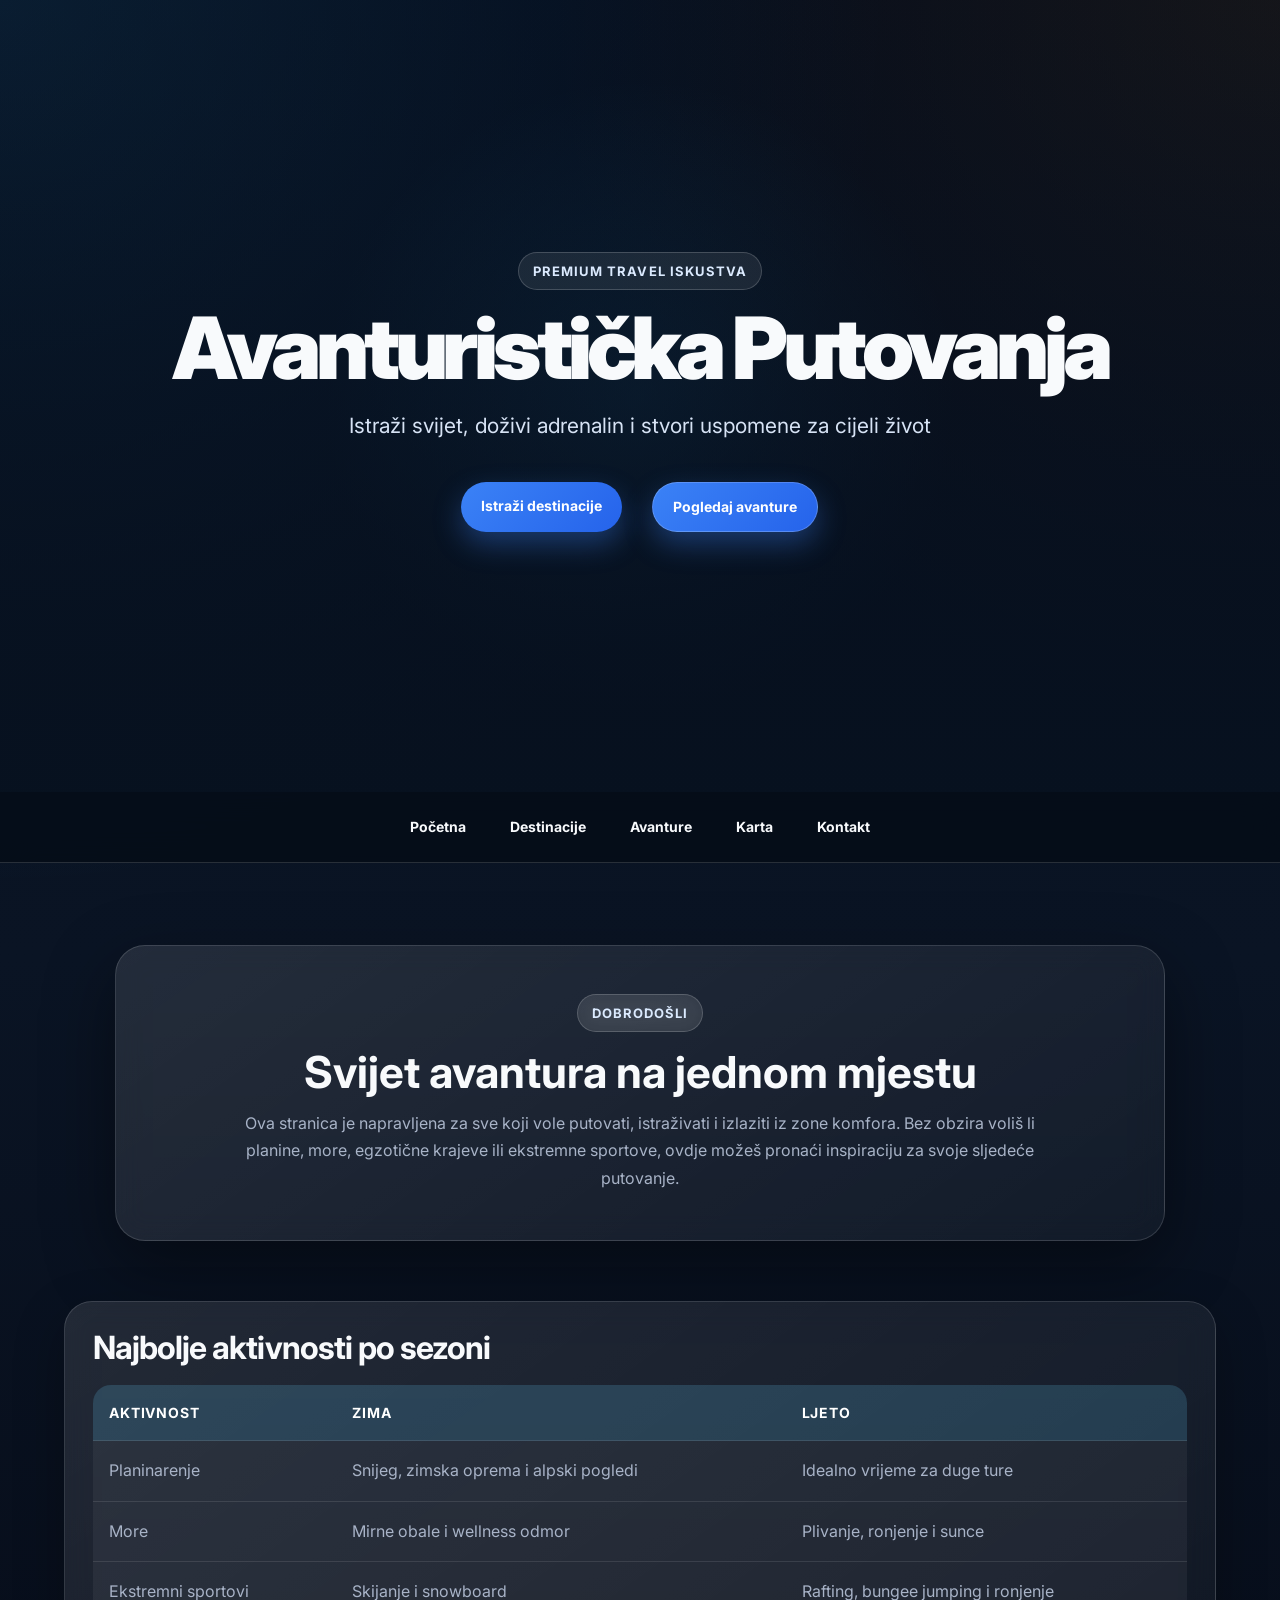
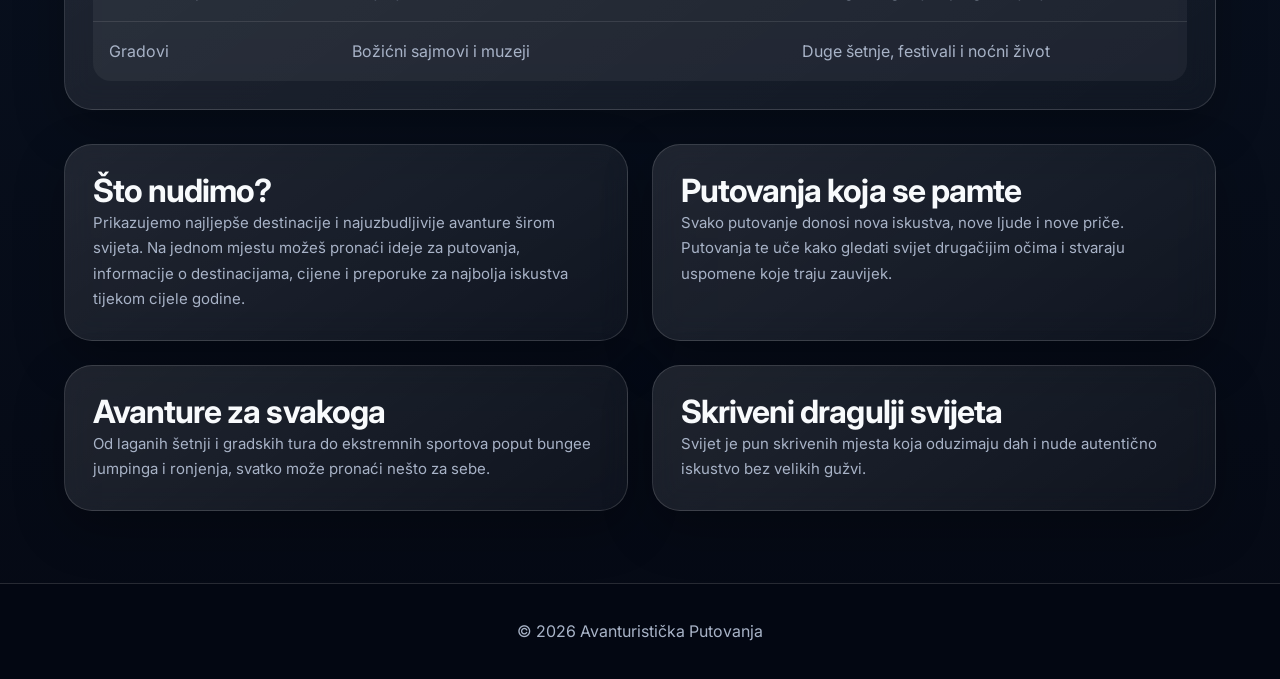
==== index.html @ 7ed27104 "Add files via upload" ====
<!DOCTYPE html>
<html lang="hr">
<head>
    <meta charset="UTF-8">
    <meta name="viewport" content="width=device-width, initial-scale=1.0">
    <title>Avanturistička Putovanja</title>
    <link rel="icon" href="favicon.ico">
    <link rel="stylesheet" href="styles.css?v=2">
</head>
<body>

<header>
    <div class="hero-content">
        <span class="eyebrow">Premium travel iskustva</span>
        <h1>Avanturistička Putovanja</h1>
        <p>Istraži svijet, doživi adrenalin i stvori uspomene za cijeli život</p>
        <div class="hero-actions">
            <a href="destinacije.html" class="btn">Istraži destinacije</a>
            <a href="avanture.html" class="btn btn-secondary">Pogledaj avanture</a>
        </div>
    </div>
</header>

<nav class="meni">
    <a href="index.html">Početna</a>
    <a href="destinacije.html">Destinacije</a>
    <a href="avanture.html">Avanture</a>
    <a href="karta.html">Karta</a>
    <a href="kontakt.html">Kontakt</a>
</nav>

<section class="hero">
    <span class="eyebrow">Dobrodošli</span>
    <h2>Svijet avantura na jednom mjestu</h2>
    <p>Ova stranica je napravljena za sve koji vole putovati, istraživati i izlaziti iz zone komfora. Bez obzira voliš li planine, more, egzotične krajeve ili ekstremne sportove, ovdje možeš pronaći inspiraciju za svoje sljedeće putovanje.</p>
</section>

<main class="container">

    <section class="table-card">
        <h2>Najbolje aktivnosti po sezoni</h2>
        <table>
            <tr>
                <th>Aktivnost</th>
                <th>Zima</th>
                <th>Ljeto</th>
            </tr>
            <tr>
                <td>Planinarenje</td>
                <td>Snijeg, zimska oprema i alpski pogledi</td>
                <td>Idealno vrijeme za duge ture</td>
            </tr>
            <tr>
                <td>More</td>
                <td>Mirne obale i wellness odmor</td>
                <td>Plivanje, ronjenje i sunce</td>
            </tr>
            <tr>
                <td>Ekstremni sportovi</td>
                <td>Skijanje i snowboard</td>
                <td>Rafting, bungee jumping i ronjenje</td>
            </tr>
            <tr>
                <td>Gradovi</td>
                <td>Božićni sajmovi i muzeji</td>
                <td>Duge šetnje, festivali i noćni život</td>
            </tr>
        </table>
    </section>

    <section class="grid">
        <article class="card simple-card">
            <h2>Što nudimo?</h2>
            <p>Prikazujemo najljepše destinacije i najuzbudljivije avanture širom svijeta. Na jednom mjestu možeš pronaći ideje za putovanja, informacije o destinacijama, cijene i preporuke za najbolja iskustva tijekom cijele godine.</p>
        </article>

        <article class="card simple-card">
            <h2>Putovanja koja se pamte</h2>
            <p>Svako putovanje donosi nova iskustva, nove ljude i nove priče. Putovanja te uče kako gledati svijet drugačijim očima i stvaraju uspomene koje traju zauvijek.</p>
        </article>

        <article class="card simple-card">
            <h2>Avanture za svakoga</h2>
            <p>Od laganih šetnji i gradskih tura do ekstremnih sportova poput bungee jumpinga i ronjenja, svatko može pronaći nešto za sebe.</p>
        </article>

        <article class="card simple-card">
            <h2>Skriveni dragulji svijeta</h2>
            <p>Svijet je pun skrivenih mjesta koja oduzimaju dah i nude autentično iskustvo bez velikih gužvi.</p>
        </article>
    </section>

</main>

<footer>
    <p>© 2026 Avanturistička Putovanja</p>
</footer>

</body>
</html>
---- styles.css ----
@import url('https://fonts.googleapis.com/css2?family=Inter:wght@300;400;500;600;700;800;900&display=swap');

:root{
    --bg:#07111f;
    --bg-soft:#0d1b2f;
    --card:rgba(255,255,255,0.08);
    --card-strong:rgba(255,255,255,0.12);
    --text:#f8fafc;
    --muted:#a8b3c7;
    --primary:#38bdf8;
    --primary-dark:#2563eb;
    --accent:#f59e0b;
    --border:rgba(255,255,255,0.14);
    --shadow:0 24px 70px rgba(0,0,0,0.42);
}

*{
    margin:0;
    padding:0;
    box-sizing:border-box;
}

html{
    scroll-behavior:smooth;
}

body{
    min-height:100vh;
    font-family:'Inter',sans-serif;
    background:
        radial-gradient(circle at top left, rgba(56,189,248,0.18), transparent 34%),
        radial-gradient(circle at top right, rgba(245,158,11,0.12), transparent 28%),
        linear-gradient(180deg, #07111f, #0a1424 42%, #050914);
    color:var(--text);
    line-height:1.7;
}

img{
    max-width:100%;
    display:block;
}

header{
    min-height:88vh;
    display:flex;
    justify-content:center;
    align-items:center;
    text-align:center;
    position:relative;
    overflow:hidden;
    background:url("slike/pozadina.jpg") center/cover no-repeat;
    padding:32px;
}

header::before{
    content:"";
    position:absolute;
    inset:0;
    background:
        linear-gradient(180deg, rgba(2,6,23,0.45), rgba(7,17,31,0.96)),
        radial-gradient(circle at center, rgba(56,189,248,0.18), transparent 42%);
}

.hero-content{
    position:relative;
    z-index:1;
    max-width:950px;
    animation:fadeUp 0.8s ease both;
}

.eyebrow{
    display:inline-flex;
    align-items:center;
    gap:8px;
    margin-bottom:16px;
    padding:7px 14px;
    border:1px solid rgba(255,255,255,0.18);
    border-radius:999px;
    background:rgba(255,255,255,0.08);
    color:#dbeafe;
    font-size:13px;
    font-weight:700;
    letter-spacing:0.08em;
    text-transform:uppercase;
    backdrop-filter:blur(12px);
}

header h1{
    font-size:clamp(42px,7vw,86px);
    font-weight:900;
    letter-spacing:-0.06em;
    line-height:0.98;
    margin-bottom:18px;
}

header p{
    max-width:720px;
    margin:0 auto;
    color:#d7e3f5;
    font-size:clamp(16px,2vw,21px);
}

.hero-actions{
    display:flex;
    justify-content:center;
    flex-wrap:wrap;
    gap:14px;
    margin-top:30px;
}

.btn,
button{
    display:inline-flex;
    align-items:center;
    justify-content:center;
    width:max-content;
    padding:12px 20px;
    border:0;
    border-radius:999px;
    background:linear-gradient(135deg, var(--primary), var(--primary-dark));
    color:white;
    text-decoration:none;
    font-family:inherit;
    font-size:14px;
    font-weight:800;
    cursor:pointer;
    transition:0.25s ease;
    box-shadow:0 15px 35px rgba(37,99,235,0.32);
}

.btn-secondary{
    background:rgba(255,255,255,0.1);
    border:1px solid rgba(255,255,255,0.2);
    box-shadow:none;
}

.btn:hover,
button:hover{
    transform:translateY(-3px);
    box-shadow:0 20px 45px rgba(56,189,248,0.35);
}

.meni{
    position:sticky;
    top:0;
    z-index:1000;
    display:flex;
    justify-content:center;
    flex-wrap:wrap;
    gap:10px;
    padding:14px 20px;
    background:rgba(5,12,23,0.84);
    border-bottom:1px solid var(--border);
    backdrop-filter:blur(18px);
}

.meni a{
    color:var(--text);
    text-decoration:none;
    padding:9px 17px;
    border-radius:999px;
    font-size:14px;
    font-weight:700;
    transition:0.25s ease;
}

.meni a:hover{
    background:linear-gradient(135deg, var(--primary), var(--primary-dark));
    color:white;
    box-shadow:0 10px 25px rgba(37,99,235,0.28);
}

.hero{
    width:90%;
    max-width:1050px;
    margin:82px auto 30px;
    padding:48px 34px;
    text-align:center;
    background:linear-gradient(145deg, rgba(255,255,255,0.105), rgba(255,255,255,0.04));
    border:1px solid var(--border);
    border-radius:30px;
    box-shadow:var(--shadow);
    backdrop-filter:blur(14px);
}

.hero h2{
    font-size:clamp(28px,4vw,44px);
    line-height:1.1;
    margin-bottom:14px;
}

.hero p{
    max-width:790px;
    margin:0 auto;
    color:var(--muted);
}

.container{
    width:90%;
    max-width:1220px;
    margin:60px auto 0;
    display:flex;
    flex-direction:column;
    gap:34px;
}

.grid{
    display:grid;
    grid-template-columns:repeat(2, minmax(0, 1fr));
    gap:24px;
}

.card,
.avantura,
.table-card,
.contact-box{
    background:linear-gradient(145deg, rgba(255,255,255,0.105), rgba(255,255,255,0.04));
    border:1px solid var(--border);
    border-radius:28px;
    box-shadow:0 18px 50px rgba(0,0,0,0.28);
    backdrop-filter:blur(14px);
}

.card,
.avantura{
    display:grid;
    grid-template-columns:1.08fr 0.92fr;
    gap:24px;
    padding:20px;
    transition:0.3s ease;
}

.simple-card{
    display:block;
    padding:28px;
}

.card:hover,
.avantura:hover{
    transform:translateY(-7px);
    border-color:rgba(56,189,248,0.48);
    box-shadow:0 28px 70px rgba(0,0,0,0.43);
}

.slideshow{
    position:relative;
    min-height:290px;
    border-radius:22px;
    overflow:hidden;
    background:#020617;
}

.slides,
.slides img{
    width:100%;
    height:100%;
}

.slides img{
    position:absolute;
    inset:0;
    display:none;
    object-fit:cover;
}

.slides img.active{
    display:block;
    animation:fade 0.35s ease both;
}

.prev,
.next{
    position:absolute;
    top:50%;
    z-index:3;
    width:42px;
    height:42px;
    padding:0;
    transform:translateY(-50%);
    background:rgba(2,6,23,0.58);
    border:1px solid rgba(255,255,255,0.2);
    box-shadow:none;
}

.prev:hover,
.next:hover{
    transform:translateY(-50%) scale(1.08);
}

.prev{
    left:14px;
}

.next{
    right:14px;
}

.desno{
    display:flex;
    flex-direction:column;
    justify-content:center;
    gap:14px;
    padding:6px 4px;
}

.card h2,
.avantura h2,
.table-card h2,
.contact-box h2{
    font-size:clamp(24px,3vw,32px);
    line-height:1.15;
    letter-spacing:-0.03em;
}

.card p,
.avantura p,
.simple-card p{
    color:var(--muted);
    font-size:15px;
}

.info{
    display:flex;
    flex-wrap:wrap;
    gap:10px;
}

.info span{
    padding:7px 12px;
    border:1px solid rgba(255,255,255,0.14);
    border-radius:999px;
    background:rgba(255,255,255,0.075);
    color:#e2e8f0;
    font-size:13px;
    font-weight:700;
}

iframe{
    width:100%;
    height:155px;
    border:0;
    border-radius:18px;
    filter:saturate(0.9) contrast(1.02);
}

.table-card{
    padding:28px;
    overflow:hidden;
}

.table-card h2{
    margin-bottom:18px;
}

table{
    width:100%;
    border-collapse:separate;
    border-spacing:0;
    overflow:hidden;
    border-radius:18px;
    background:rgba(255,255,255,0.05);
}

th,
td{
    padding:16px;
    text-align:left;
    border-bottom:1px solid rgba(255,255,255,0.1);
}

th{
    background:rgba(56,189,248,0.14);
    color:white;
    font-size:14px;
    text-transform:uppercase;
    letter-spacing:0.06em;
}

td{
    color:var(--muted);
}

tr:last-child td{
    border-bottom:0;
}

.contact-box{
    width:90%;
    max-width:640px;
    margin:85px auto 0;
    padding:34px;
}

.contact-box h2{
    text-align:center;
    margin-bottom:24px;
}

label{
    display:block;
    margin:13px 0 7px;
    color:#dbeafe;
    font-size:14px;
    font-weight:700;
}

input,
textarea{
    width:100%;
    padding:14px 15px;
    border:1px solid var(--border);
    border-radius:16px;
    background:rgba(2,6,23,0.4);
    color:var(--text);
    outline:none;
    font:inherit;
    transition:0.25s ease;
}

textarea{
    min-height:145px;
    resize:vertical;
}

input:focus,
textarea:focus{
    border-color:var(--primary);
    box-shadow:0 0 0 4px rgba(56,189,248,0.12);
}

.contact-box button{
    width:100%;
    margin-top:18px;
}

.map-header,
.contact-header{
    min-height:58vh;
}

.map-page{
    width:90%;
    max-width:1220px;
    margin:0 auto;
}

.map-intro{
    width:100%;
    margin:70px 0 28px;
}

#map{
    width:100%;
    height:72vh;
    min-height:520px;
    border-radius:28px;
    overflow:hidden;
    border:1px solid var(--border);
    box-shadow:var(--shadow);
    margin-bottom:30px;
}

.leaflet-popup-content-wrapper,
.leaflet-popup-tip{
    background:#0f172a;
    color:white;
}

footer{
    margin-top:72px;
    padding:34px 20px;
    text-align:center;
    color:var(--muted);
    background:#030712;
    border-top:1px solid var(--border);
}

@keyframes fadeUp{
    from{
        opacity:0;
        transform:translateY(20px);
    }
    to{
        opacity:1;
        transform:translateY(0);
    }
}

@keyframes fade{
    from{
        opacity:0.55;
    }
    to{
        opacity:1;
    }
}

@media(max-width:900px){
    header{
        min-height:76vh;
    }

    .card,
    .avantura{
        grid-template-columns:1fr;
    }

    .slideshow{
        min-height:245px;
    }

    .grid{
        grid-template-columns:1fr;
    }

    .hero{
        margin-top:56px;
        padding:36px 24px;
    }
}

@media(max-width:620px){
    header{
        padding:24px 18px;
    }

    .meni{
        justify-content:flex-start;
        flex-wrap:nowrap;
        overflow-x:auto;
        padding:12px;
    }

    .meni a{
        white-space:nowrap;
    }

    .container,
    .map-page{
        width:92%;
    }

    .card,
    .avantura,
    .table-card,
    .contact-box{
        border-radius:22px;
    }

    .card,
    .avantura{
        padding:14px;
    }

    .simple-card,
    .table-card,
    .contact-box{
        padding:22px;
    }

    .slideshow{
        min-height:220px;
        border-radius:18px;
    }

    th,
    td{
        padding:12px;
        font-size:13px;
    }

    .hero-actions,
    .btn{
        width:100%;
    }

    #map{
        min-height:420px;
    }
}
.success-header{
    min-height:100vh;
    background:
        linear-gradient(rgba(0,0,0,0.65), rgba(8,17,31,0.95)),
        url("slike/pozadina.jpg") center/cover no-repeat;
    display:flex;
    align-items:center;
    justify-content:center;
    padding:30px;
}

.success-box{
    max-width:650px;
    width:100%;
    text-align:center;
    padding:45px 35px;
    background:linear-gradient(145deg, rgba(255,255,255,0.12), rgba(255,255,255,0.04));
    border:1px solid rgba(255,255,255,0.14);
    border-radius:28px;
    box-shadow:0 25px 60px rgba(0,0,0,0.45);
    backdrop-filter:blur(14px);
}

.success-box h1{
    font-size:clamp(32px,5vw,54px);
    margin-bottom:15px;
    color:#f8fafc;
}

.success-box p{
    color:#cbd5e1;
    margin-bottom:28px;
    font-size:17px;
}

.btn{
    display:inline-block;
    margin:8px;
    padding:12px 20px;
    border-radius:999px;
    background:linear-gradient(135deg, #3b82f6, #2563eb);
    color:white;
    text-decoration:none;
    font-weight:700;
    box-shadow:0 12px 28px rgba(59,130,246,0.35);
    transition:0.25s ease;
}

.btn:hover{
    transform:translateY(-3px);
    box-shadow:0 16px 36px rgba(59,130,246,0.5);
}

.btn.secondary{
    background:rgba(255,255,255,0.1);
    border:1px solid rgba(255,255,255,0.15);
}
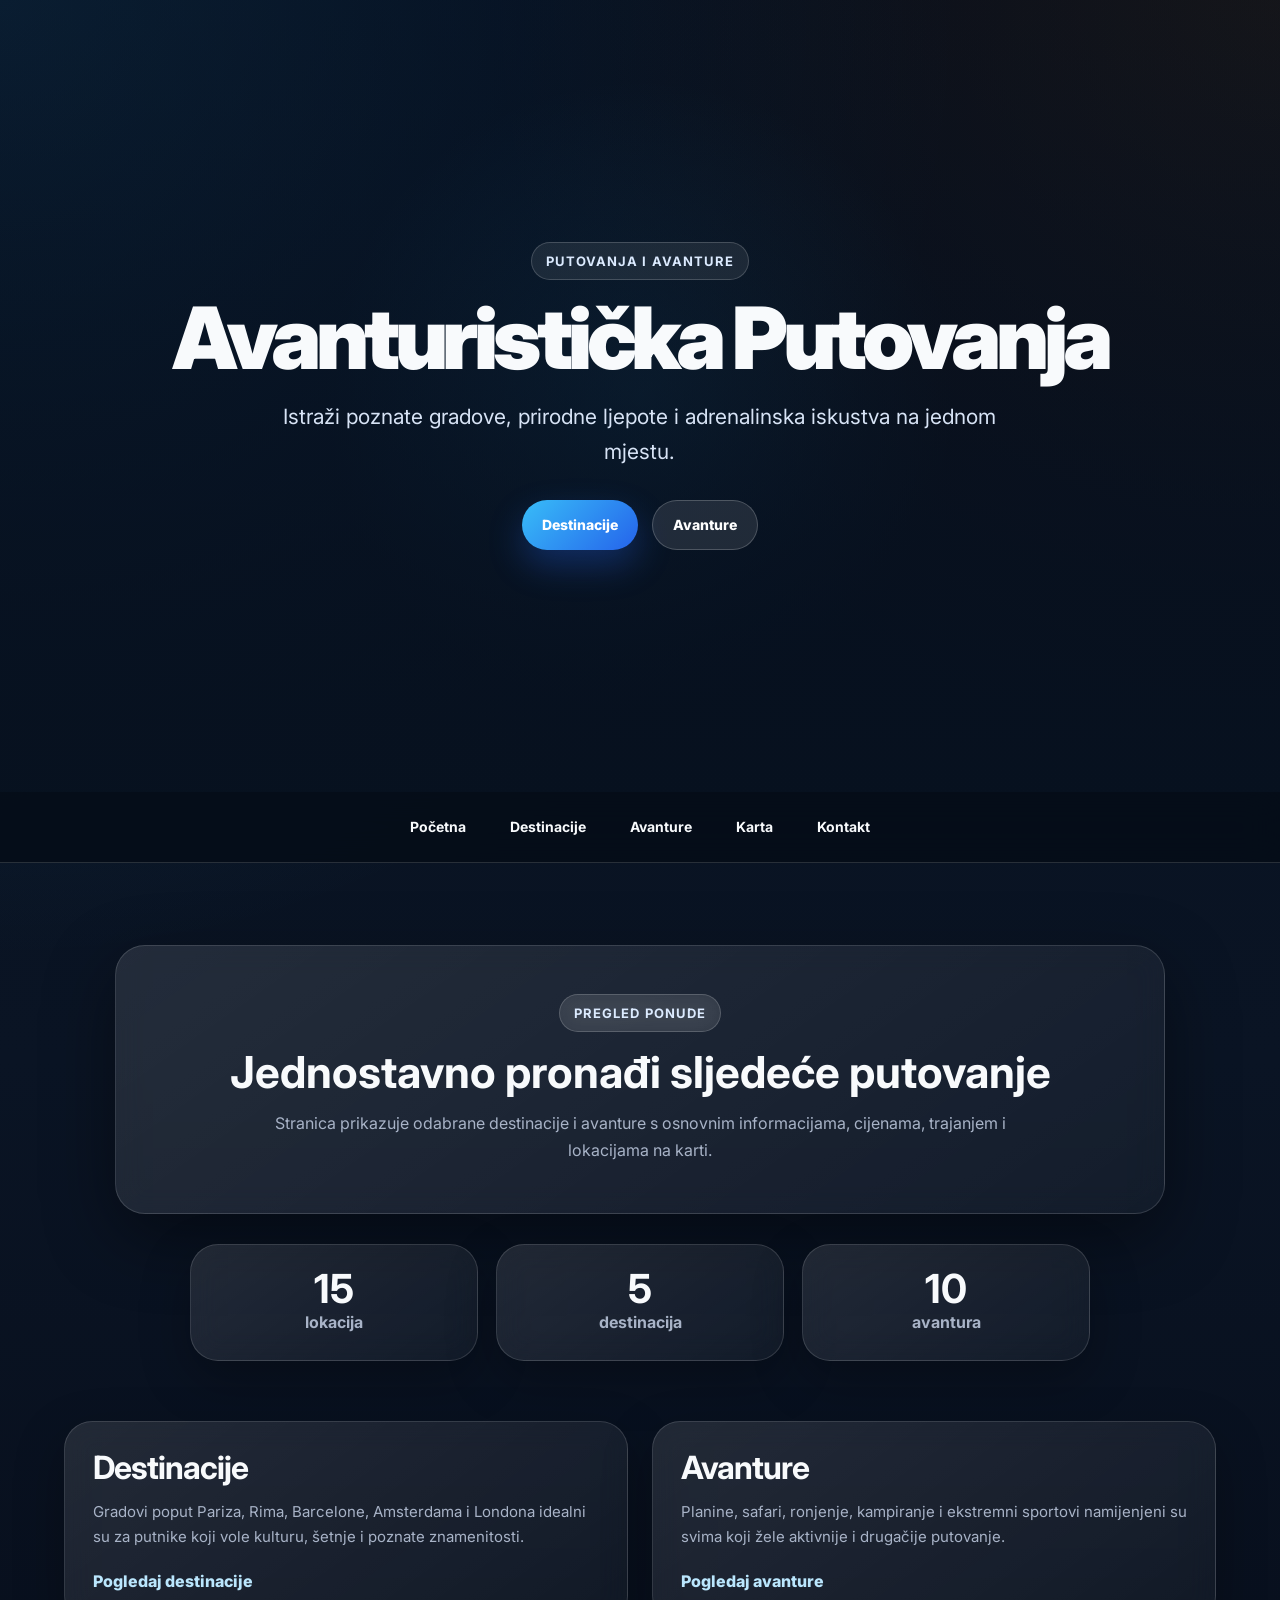
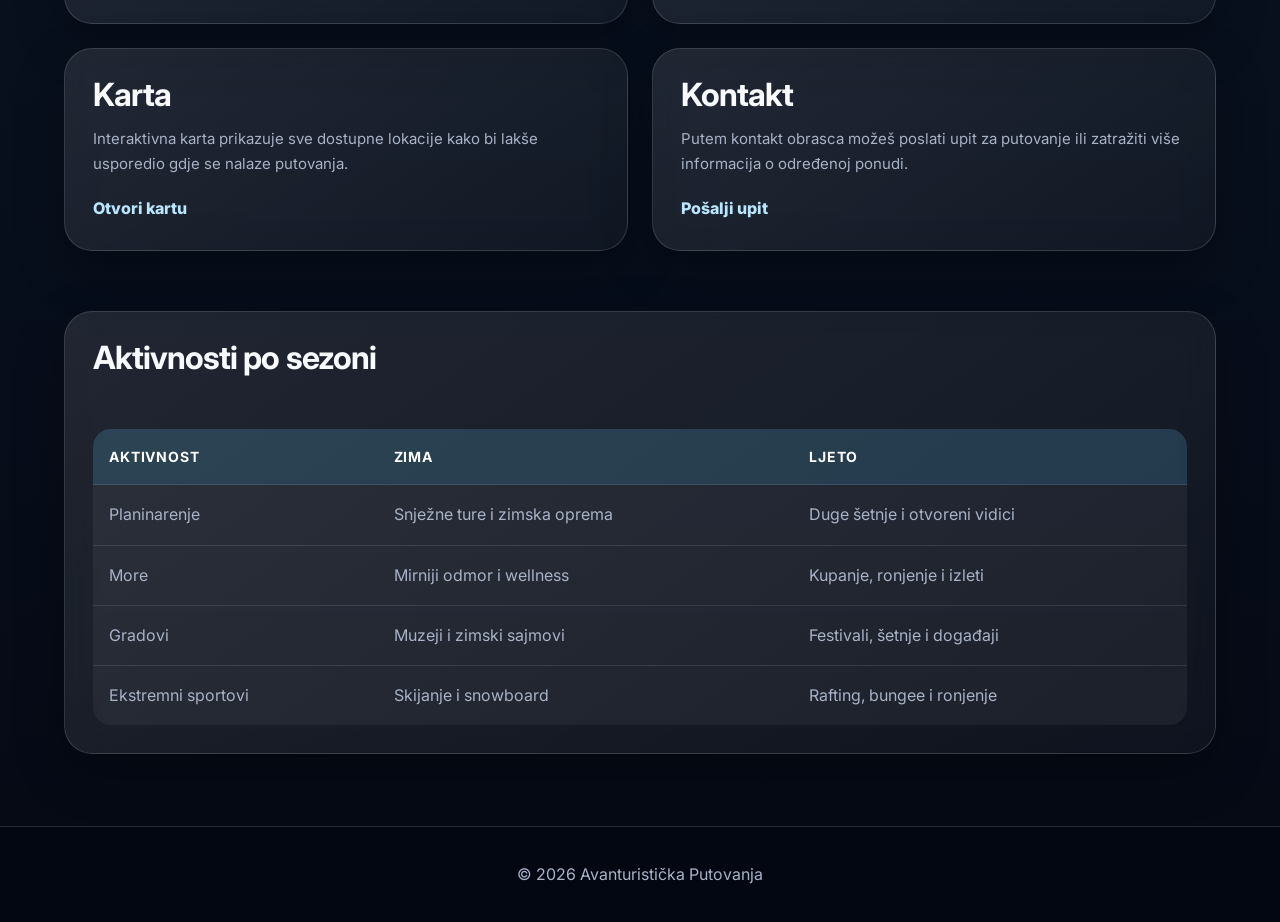
==== commit 00e099e5: "Add files via upload" ====
--- a/index.html
+++ b/index.html
@@ -5,18 +5,18 @@
     <meta name="viewport" content="width=device-width, initial-scale=1.0">
     <title>Avanturistička Putovanja</title>
     <link rel="icon" href="favicon.ico">
-    <link rel="stylesheet" href="styles.css?v=2">
+    <link rel="stylesheet" href="styles.css">
 </head>
 <body>
 
-<header>
+<header id="vrh" class="home-header">
     <div class="hero-content">
-        <span class="eyebrow">Premium travel iskustva</span>
+        <span class="eyebrow">Putovanja i avanture</span>
         <h1>Avanturistička Putovanja</h1>
-        <p>Istraži svijet, doživi adrenalin i stvori uspomene za cijeli život</p>
+        <p>Istraži poznate gradove, prirodne ljepote i adrenalinska iskustva na jednom mjestu.</p>
         <div class="hero-actions">
-            <a href="destinacije.html" class="btn">Istraži destinacije</a>
-            <a href="avanture.html" class="btn btn-secondary">Pogledaj avanture</a>
+            <a href="destinacije.html" class="btn">Destinacije</a>
+            <a href="avanture.html" class="btn btn-light">Avanture</a>
         </div>
     </div>
 </header>
@@ -29,16 +29,56 @@
     <a href="kontakt.html">Kontakt</a>
 </nav>
 
-<section class="hero">
-    <span class="eyebrow">Dobrodošli</span>
-    <h2>Svijet avantura na jednom mjestu</h2>
-    <p>Ova stranica je napravljena za sve koji vole putovati, istraživati i izlaziti iz zone komfora. Bez obzira voliš li planine, more, egzotične krajeve ili ekstremne sportove, ovdje možeš pronaći inspiraciju za svoje sljedeće putovanje.</p>
-</section>
+<main>
+    <section class="intro">
+        <span class="eyebrow">Pregled ponude</span>
+        <h2>Jednostavno pronađi sljedeće putovanje</h2>
+        <p>Stranica prikazuje odabrane destinacije i avanture s osnovnim informacijama, cijenama, trajanjem i lokacijama na karti.</p>
+    </section>
 
-<main class="container">
+    <section class="stats">
+        <div>
+            <strong>15</strong>
+            <span>lokacija</span>
+        </div>
+        <div>
+            <strong>5</strong>
+            <span>destinacija</span>
+        </div>
+        <div>
+            <strong>10</strong>
+            <span>avantura</span>
+        </div>
+    </section>
 
-    <section class="table-card">
-        <h2>Najbolje aktivnosti po sezoni</h2>
+    <section class="container grid">
+        <article class="text-card">
+            <h2>Destinacije</h2>
+            <p>Gradovi poput Pariza, Rima, Barcelone, Amsterdama i Londona idealni su za putnike koji vole kulturu, šetnje i poznate znamenitosti.</p>
+            <a href="destinacije.html" class="text-link">Pogledaj destinacije</a>
+        </article>
+
+        <article class="text-card">
+            <h2>Avanture</h2>
+            <p>Planine, safari, ronjenje, kampiranje i ekstremni sportovi namijenjeni su svima koji žele aktivnije i drugačije putovanje.</p>
+            <a href="avanture.html" class="text-link">Pogledaj avanture</a>
+        </article>
+
+        <article class="text-card">
+            <h2>Karta</h2>
+            <p>Interaktivna karta prikazuje sve dostupne lokacije kako bi lakše usporedio gdje se nalaze putovanja.</p>
+            <a href="karta.html" class="text-link">Otvori kartu</a>
+        </article>
+
+        <article class="text-card">
+            <h2>Kontakt</h2>
+            <p>Putem kontakt obrasca možeš poslati upit za putovanje ili zatražiti više informacija o određenoj ponudi.</p>
+            <a href="kontakt.html" class="text-link">Pošalji upit</a>
+        </article>
+    </section>
+
+    <section class="container table-card">
+        <h2>Aktivnosti po sezoni</h2>
         <table>
             <tr>
                 <th>Aktivnost</th>
@@ -47,52 +87,29 @@
             </tr>
             <tr>
                 <td>Planinarenje</td>
-                <td>Snijeg, zimska oprema i alpski pogledi</td>
-                <td>Idealno vrijeme za duge ture</td>
+                <td>Snježne ture i zimska oprema</td>
+                <td>Duge šetnje i otvoreni vidici</td>
             </tr>
             <tr>
                 <td>More</td>
-                <td>Mirne obale i wellness odmor</td>
-                <td>Plivanje, ronjenje i sunce</td>
+                <td>Mirniji odmor i wellness</td>
+                <td>Kupanje, ronjenje i izleti</td>
+            </tr>
+            <tr>
+                <td>Gradovi</td>
+                <td>Muzeji i zimski sajmovi</td>
+                <td>Festivali, šetnje i događaji</td>
             </tr>
             <tr>
                 <td>Ekstremni sportovi</td>
                 <td>Skijanje i snowboard</td>
-                <td>Rafting, bungee jumping i ronjenje</td>
-            </tr>
-            <tr>
-                <td>Gradovi</td>
-                <td>Božićni sajmovi i muzeji</td>
-                <td>Duge šetnje, festivali i noćni život</td>
+                <td>Rafting, bungee i ronjenje</td>
             </tr>
         </table>
     </section>
-
-    <section class="grid">
-        <article class="card simple-card">
-            <h2>Što nudimo?</h2>
-            <p>Prikazujemo najljepše destinacije i najuzbudljivije avanture širom svijeta. Na jednom mjestu možeš pronaći ideje za putovanja, informacije o destinacijama, cijene i preporuke za najbolja iskustva tijekom cijele godine.</p>
-        </article>
-
-        <article class="card simple-card">
-            <h2>Putovanja koja se pamte</h2>
-            <p>Svako putovanje donosi nova iskustva, nove ljude i nove priče. Putovanja te uče kako gledati svijet drugačijim očima i stvaraju uspomene koje traju zauvijek.</p>
-        </article>
-
-        <article class="card simple-card">
-            <h2>Avanture za svakoga</h2>
-            <p>Od laganih šetnji i gradskih tura do ekstremnih sportova poput bungee jumpinga i ronjenja, svatko može pronaći nešto za sebe.</p>
-        </article>
-
-        <article class="card simple-card">
-            <h2>Skriveni dragulji svijeta</h2>
-            <p>Svijet je pun skrivenih mjesta koja oduzimaju dah i nude autentično iskustvo bez velikih gužvi.</p>
-        </article>
-    </section>
-
 </main>
 
-<footer>
+<footer id="dno">
     <p>© 2026 Avanturistička Putovanja</p>
 </footer>
 
--- a/styles.css
+++ b/styles.css
@@ -2,14 +2,12 @@
 
 :root{
     --bg:#07111f;
-    --bg-soft:#0d1b2f;
+    --surface:#0f1b2d;
     --card:rgba(255,255,255,0.08);
-    --card-strong:rgba(255,255,255,0.12);
     --text:#f8fafc;
     --muted:#a8b3c7;
     --primary:#38bdf8;
     --primary-dark:#2563eb;
-    --accent:#f59e0b;
     --border:rgba(255,255,255,0.14);
     --shadow:0 24px 70px rgba(0,0,0,0.42);
 }
@@ -41,15 +39,15 @@
 }
 
 header{
+    position:relative;
     min-height:88vh;
     display:flex;
+    align-items:center;
     justify-content:center;
-    align-items:center;
     text-align:center;
-    position:relative;
     overflow:hidden;
+    padding:32px;
     background:url("slike/pozadina.jpg") center/cover no-repeat;
-    padding:32px;
 }
 
 header::before{
@@ -61,17 +59,19 @@
         radial-gradient(circle at center, rgba(56,189,248,0.18), transparent 42%);
 }
 
+.page-header{
+    min-height:64vh;
+}
+
 .hero-content{
     position:relative;
     z-index:1;
     max-width:950px;
-    animation:fadeUp 0.8s ease both;
+    animation:fadeUp 0.7s ease both;
 }
 
 .eyebrow{
     display:inline-flex;
-    align-items:center;
-    gap:8px;
     margin-bottom:16px;
     padding:7px 14px;
     border:1px solid rgba(255,255,255,0.18);
@@ -86,11 +86,11 @@
 }
 
 header h1{
+    margin-bottom:18px;
     font-size:clamp(42px,7vw,86px);
     font-weight:900;
     letter-spacing:-0.06em;
     line-height:0.98;
-    margin-bottom:18px;
 }
 
 header p{
@@ -128,7 +128,7 @@
     box-shadow:0 15px 35px rgba(37,99,235,0.32);
 }
 
-.btn-secondary{
+.btn-light{
     background:rgba(255,255,255,0.1);
     border:1px solid rgba(255,255,255,0.2);
     box-shadow:none;
@@ -170,7 +170,7 @@
     box-shadow:0 10px 25px rgba(37,99,235,0.28);
 }
 
-.hero{
+.intro{
     width:90%;
     max-width:1050px;
     margin:82px auto 30px;
@@ -183,13 +183,13 @@
     backdrop-filter:blur(14px);
 }
 
-.hero h2{
+.intro h2{
+    margin-bottom:14px;
     font-size:clamp(28px,4vw,44px);
     line-height:1.1;
-    margin-bottom:14px;
-}
-
-.hero p{
+}
+
+.intro p{
     max-width:790px;
     margin:0 auto;
     color:var(--muted);
@@ -210,10 +210,21 @@
     gap:24px;
 }
 
+.stats{
+    width:90%;
+    max-width:900px;
+    margin:0 auto;
+    display:grid;
+    grid-template-columns:repeat(3, 1fr);
+    gap:18px;
+}
+
+.stats div,
+.text-card,
 .card,
-.avantura,
 .table-card,
-.contact-box{
+.contact-box,
+.success-box{
     background:linear-gradient(145deg, rgba(255,255,255,0.105), rgba(255,255,255,0.04));
     border:1px solid var(--border);
     border-radius:28px;
@@ -221,8 +232,57 @@
     backdrop-filter:blur(14px);
 }
 
-.card,
-.avantura{
+.stats div{
+    padding:24px;
+    text-align:center;
+}
+
+.stats strong{
+    display:block;
+    font-size:40px;
+    line-height:1;
+}
+
+.stats span{
+    color:var(--muted);
+    font-weight:700;
+}
+
+.text-card{
+    padding:28px;
+}
+
+.text-card h2,
+.card h2,
+.table-card h2,
+.contact-box h2,
+.success-box h1{
+    font-size:clamp(24px,3vw,32px);
+    line-height:1.15;
+    letter-spacing:-0.03em;
+}
+
+.text-card p,
+.card p,
+.success-box p{
+    margin-top:12px;
+    color:var(--muted);
+    font-size:15px;
+}
+
+.text-link{
+    display:inline-flex;
+    margin-top:18px;
+    color:#bae6fd;
+    text-decoration:none;
+    font-weight:800;
+}
+
+.text-link:hover{
+    color:white;
+}
+
+.card{
     display:grid;
     grid-template-columns:1.08fr 0.92fr;
     gap:24px;
@@ -230,13 +290,7 @@
     transition:0.3s ease;
 }
 
-.simple-card{
-    display:block;
-    padding:28px;
-}
-
-.card:hover,
-.avantura:hover{
+.card:hover{
     transform:translateY(-7px);
     border-color:rgba(56,189,248,0.48);
     box-shadow:0 28px 70px rgba(0,0,0,0.43);
@@ -295,28 +349,12 @@
     right:14px;
 }
 
-.desno{
+.card-content{
     display:flex;
     flex-direction:column;
     justify-content:center;
     gap:14px;
     padding:6px 4px;
-}
-
-.card h2,
-.avantura h2,
-.table-card h2,
-.contact-box h2{
-    font-size:clamp(24px,3vw,32px);
-    line-height:1.15;
-    letter-spacing:-0.03em;
-}
-
-.card p,
-.avantura p,
-.simple-card p{
-    color:var(--muted);
-    font-size:15px;
 }
 
 .info{
@@ -433,18 +471,13 @@
     margin-top:18px;
 }
 
-.map-header,
-.contact-header{
-    min-height:58vh;
-}
-
 .map-page{
     width:90%;
     max-width:1220px;
     margin:0 auto;
 }
 
-.map-intro{
+.map-page .intro{
     width:100%;
     margin:70px 0 28px;
 }
@@ -466,6 +499,61 @@
     color:white;
 }
 
+.side-nav{
+    position:fixed;
+    right:22px;
+    top:50%;
+    z-index:2000;
+    display:flex;
+    flex-direction:column;
+    gap:12px;
+    transform:translateY(-50%);
+}
+
+.side-nav a{
+    color:white;
+    text-decoration:none;
+    font-size:13px;
+    font-weight:700;
+    padding:11px 14px;
+    border-radius:999px;
+    background:rgba(15,23,42,0.78);
+    border:1px solid rgba(255,255,255,0.15);
+    backdrop-filter:blur(12px);
+    box-shadow:0 10px 25px rgba(0,0,0,0.28);
+    transition:0.25s ease;
+}
+
+.side-nav a:hover{
+    background:linear-gradient(135deg, var(--primary), var(--primary-dark));
+    transform:translateX(-5px);
+    box-shadow:0 14px 34px rgba(56,189,248,0.42);
+}
+
+#vrh,
+#sredina,
+#dno{
+    scroll-margin-top:100px;
+}
+
+.success-page{
+    min-height:100vh;
+    display:flex;
+    align-items:center;
+    justify-content:center;
+    padding:30px;
+    background:
+        linear-gradient(rgba(0,0,0,0.65), rgba(8,17,31,0.95)),
+        url("slike/pozadina.jpg") center/cover no-repeat;
+}
+
+.success-box{
+    width:100%;
+    max-width:650px;
+    padding:45px 35px;
+    text-align:center;
+}
+
 footer{
     margin-top:72px;
     padding:34px 20px;
@@ -500,8 +588,7 @@
         min-height:76vh;
     }
 
-    .card,
-    .avantura{
+    .card{
         grid-template-columns:1fr;
     }
 
@@ -509,11 +596,12 @@
         min-height:245px;
     }
 
-    .grid{
+    .grid,
+    .stats{
         grid-template-columns:1fr;
     }
 
-    .hero{
+    .intro{
         margin-top:56px;
         padding:36px 24px;
     }
@@ -541,18 +629,17 @@
     }
 
     .card,
-    .avantura,
     .table-card,
-    .contact-box{
+    .contact-box,
+    .text-card{
         border-radius:22px;
     }
 
-    .card,
-    .avantura{
+    .card{
         padding:14px;
     }
 
-    .simple-card,
+    .text-card,
     .table-card,
     .contact-box{
         padding:22px;
@@ -577,61 +664,14 @@
     #map{
         min-height:420px;
     }
-}
-.success-header{
-    min-height:100vh;
-    background:
-        linear-gradient(rgba(0,0,0,0.65), rgba(8,17,31,0.95)),
-        url("slike/pozadina.jpg") center/cover no-repeat;
-    display:flex;
-    align-items:center;
-    justify-content:center;
-    padding:30px;
-}
-
-.success-box{
-    max-width:650px;
-    width:100%;
-    text-align:center;
-    padding:45px 35px;
-    background:linear-gradient(145deg, rgba(255,255,255,0.12), rgba(255,255,255,0.04));
-    border:1px solid rgba(255,255,255,0.14);
-    border-radius:28px;
-    box-shadow:0 25px 60px rgba(0,0,0,0.45);
-    backdrop-filter:blur(14px);
-}
-
-.success-box h1{
-    font-size:clamp(32px,5vw,54px);
-    margin-bottom:15px;
-    color:#f8fafc;
-}
-
-.success-box p{
-    color:#cbd5e1;
-    margin-bottom:28px;
-    font-size:17px;
-}
-
-.btn{
-    display:inline-block;
-    margin:8px;
-    padding:12px 20px;
-    border-radius:999px;
-    background:linear-gradient(135deg, #3b82f6, #2563eb);
-    color:white;
-    text-decoration:none;
-    font-weight:700;
-    box-shadow:0 12px 28px rgba(59,130,246,0.35);
-    transition:0.25s ease;
-}
-
-.btn:hover{
-    transform:translateY(-3px);
-    box-shadow:0 16px 36px rgba(59,130,246,0.5);
-}
-
-.btn.secondary{
-    background:rgba(255,255,255,0.1);
-    border:1px solid rgba(255,255,255,0.15);
-}+
+    .side-nav{
+        right:10px;
+        gap:8px;
+    }
+
+    .side-nav a{
+        font-size:11px;
+        padding:9px 10px;
+    }
+}
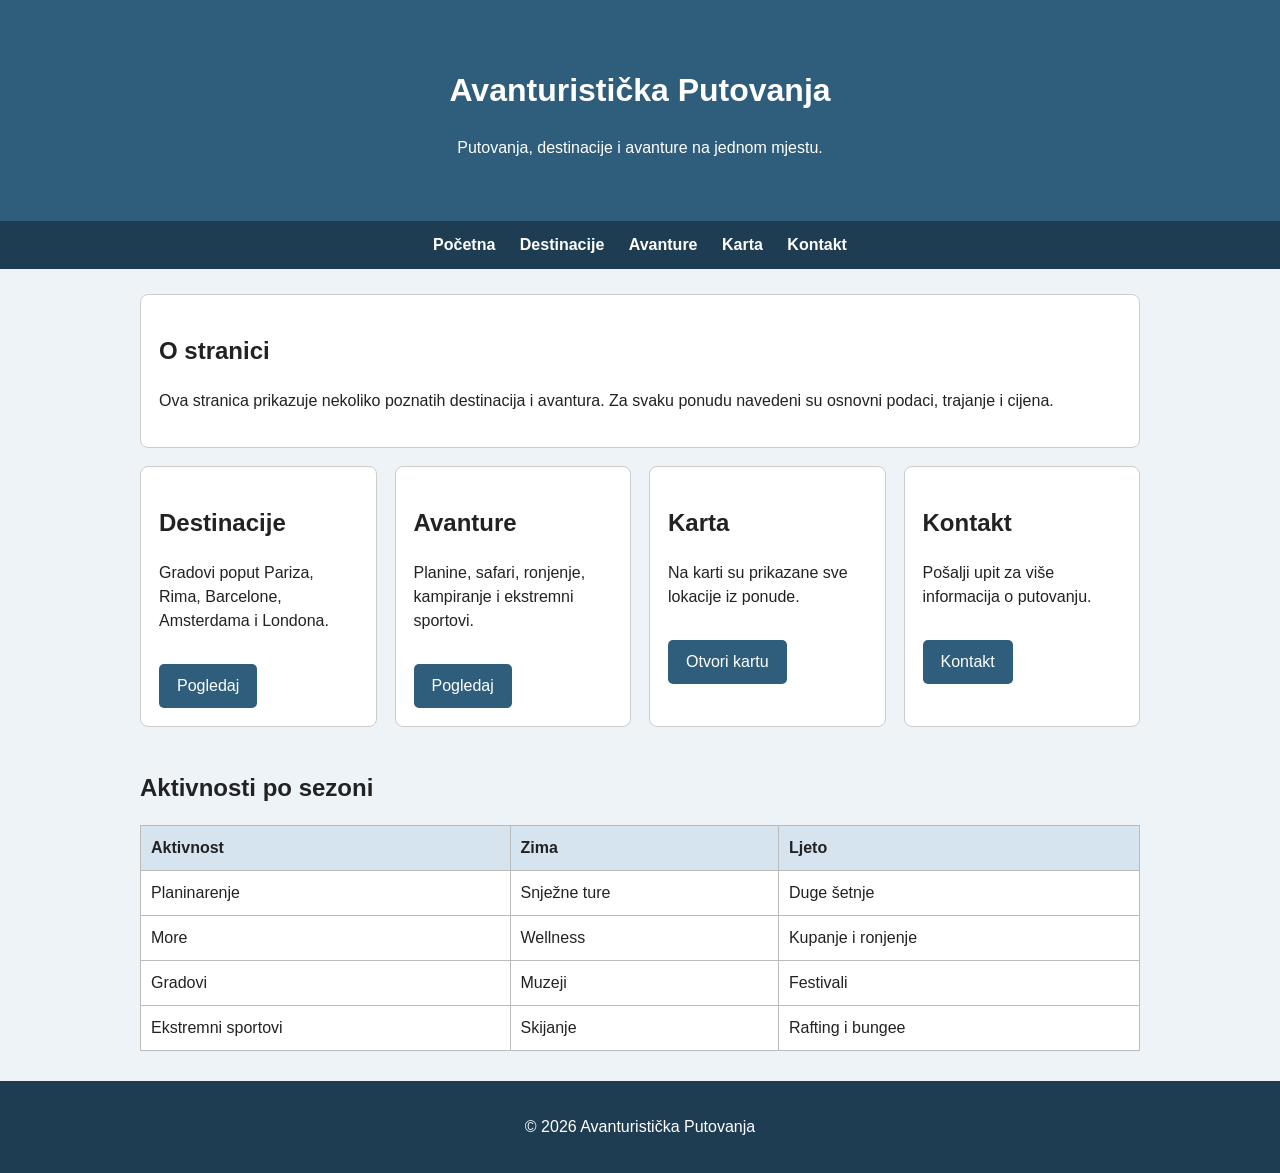
==== commit e1274358: "Add files via upload" ====
--- a/index.html
+++ b/index.html
@@ -9,19 +9,12 @@
 </head>
 <body>
 
-<header id="vrh" class="home-header">
-    <div class="hero-content">
-        <span class="eyebrow">Putovanja i avanture</span>
-        <h1>Avanturistička Putovanja</h1>
-        <p>Istraži poznate gradove, prirodne ljepote i adrenalinska iskustva na jednom mjestu.</p>
-        <div class="hero-actions">
-            <a href="destinacije.html" class="btn">Destinacije</a>
-            <a href="avanture.html" class="btn btn-light">Avanture</a>
-        </div>
-    </div>
+<header>
+    <h1>Avanturistička Putovanja</h1>
+    <p>Putovanja, destinacije i avanture na jednom mjestu.</p>
 </header>
 
-<nav class="meni">
+<nav>
     <a href="index.html">Početna</a>
     <a href="destinacije.html">Destinacije</a>
     <a href="avanture.html">Avanture</a>
@@ -30,86 +23,50 @@
 </nav>
 
 <main>
-    <section class="intro">
-        <span class="eyebrow">Pregled ponude</span>
-        <h2>Jednostavno pronađi sljedeće putovanje</h2>
-        <p>Stranica prikazuje odabrane destinacije i avanture s osnovnim informacijama, cijenama, trajanjem i lokacijama na karti.</p>
+    <section class="box">
+        <h2>O stranici</h2>
+        <p>Ova stranica prikazuje nekoliko poznatih destinacija i avantura. Za svaku ponudu navedeni su osnovni podaci, trajanje i cijena.</p>
     </section>
 
-    <section class="stats">
-        <div>
-            <strong>15</strong>
-            <span>lokacija</span>
+    <section class="grid">
+        <div class="card">
+            <h2>Destinacije</h2>
+            <p>Gradovi poput Pariza, Rima, Barcelone, Amsterdama i Londona.</p>
+            <a class="btn" href="destinacije.html">Pogledaj</a>
         </div>
-        <div>
-            <strong>5</strong>
-            <span>destinacija</span>
+
+        <div class="card">
+            <h2>Avanture</h2>
+            <p>Planine, safari, ronjenje, kampiranje i ekstremni sportovi.</p>
+            <a class="btn" href="avanture.html">Pogledaj</a>
         </div>
-        <div>
-            <strong>10</strong>
-            <span>avantura</span>
+
+        <div class="card">
+            <h2>Karta</h2>
+            <p>Na karti su prikazane sve lokacije iz ponude.</p>
+            <a class="btn" href="karta.html">Otvori kartu</a>
+        </div>
+
+        <div class="card">
+            <h2>Kontakt</h2>
+            <p>Pošalji upit za više informacija o putovanju.</p>
+            <a class="btn" href="kontakt.html">Kontakt</a>
         </div>
     </section>
 
-    <section class="container grid">
-        <article class="text-card">
-            <h2>Destinacije</h2>
-            <p>Gradovi poput Pariza, Rima, Barcelone, Amsterdama i Londona idealni su za putnike koji vole kulturu, šetnje i poznate znamenitosti.</p>
-            <a href="destinacije.html" class="text-link">Pogledaj destinacije</a>
-        </article>
-
-        <article class="text-card">
-            <h2>Avanture</h2>
-            <p>Planine, safari, ronjenje, kampiranje i ekstremni sportovi namijenjeni su svima koji žele aktivnije i drugačije putovanje.</p>
-            <a href="avanture.html" class="text-link">Pogledaj avanture</a>
-        </article>
-
-        <article class="text-card">
-            <h2>Karta</h2>
-            <p>Interaktivna karta prikazuje sve dostupne lokacije kako bi lakše usporedio gdje se nalaze putovanja.</p>
-            <a href="karta.html" class="text-link">Otvori kartu</a>
-        </article>
-
-        <article class="text-card">
-            <h2>Kontakt</h2>
-            <p>Putem kontakt obrasca možeš poslati upit za putovanje ili zatražiti više informacija o određenoj ponudi.</p>
-            <a href="kontakt.html" class="text-link">Pošalji upit</a>
-        </article>
-    </section>
-
-    <section class="container table-card">
+    <section>
         <h2>Aktivnosti po sezoni</h2>
         <table>
-            <tr>
-                <th>Aktivnost</th>
-                <th>Zima</th>
-                <th>Ljeto</th>
-            </tr>
-            <tr>
-                <td>Planinarenje</td>
-                <td>Snježne ture i zimska oprema</td>
-                <td>Duge šetnje i otvoreni vidici</td>
-            </tr>
-            <tr>
-                <td>More</td>
-                <td>Mirniji odmor i wellness</td>
-                <td>Kupanje, ronjenje i izleti</td>
-            </tr>
-            <tr>
-                <td>Gradovi</td>
-                <td>Muzeji i zimski sajmovi</td>
-                <td>Festivali, šetnje i događaji</td>
-            </tr>
-            <tr>
-                <td>Ekstremni sportovi</td>
-                <td>Skijanje i snowboard</td>
-                <td>Rafting, bungee i ronjenje</td>
-            </tr>
+            <tr><th>Aktivnost</th><th>Zima</th><th>Ljeto</th></tr>
+            <tr><td>Planinarenje</td><td>Snježne ture</td><td>Duge šetnje</td></tr>
+            <tr><td>More</td><td>Wellness</td><td>Kupanje i ronjenje</td></tr>
+            <tr><td>Gradovi</td><td>Muzeji</td><td>Festivali</td></tr>
+            <tr><td>Ekstremni sportovi</td><td>Skijanje</td><td>Rafting i bungee</td></tr>
         </table>
     </section>
 </main>
 
-<footer id="dno">
+<footer>
     <p>© 2026 Avanturistička Putovanja</p>
 </footer>
 
--- a/styles.css
+++ b/styles.css
@@ -1,677 +1,217 @@
-@import url('https://fonts.googleapis.com/css2?family=Inter:wght@300;400;500;600;700;800;900&display=swap');
-
-:root{
-    --bg:#07111f;
-    --surface:#0f1b2d;
-    --card:rgba(255,255,255,0.08);
-    --text:#f8fafc;
-    --muted:#a8b3c7;
-    --primary:#38bdf8;
-    --primary-dark:#2563eb;
-    --border:rgba(255,255,255,0.14);
-    --shadow:0 24px 70px rgba(0,0,0,0.42);
-}
-
-*{
+{
+    box-sizing:border-box;
+}
+
+
+
+body{
     margin:0;
+    font-family:Arial,sans-serif;
+    background:#eef3f8;
+    color:#222;
+    line-height:1.5;
+}
+
+.contact-page{
+    background:linear-gradient(rgba(238,243,248,0.75),rgba(238,243,248,0.75)),url("slike/pozadina.jpg") center/cover fixed no-repeat;
+}
+
+
+header{
+    background:#2f5d7c;
+    color:white;
+    text-align:center;
+    padding:45px 20px;
+}
+
+nav{
+    background:#1f3d52;
+    text-align:center;
+    padding:12px;
+}
+
+nav a{
+    color:white;
+    text-decoration:none;
+    margin:0 10px;
+    font-weight:bold;
+}
+
+nav a:hover{
+    text-decoration:underline;
+}
+
+main{
+    width:90%;
+    max-width:1000px;
+    margin:25px auto;
+}
+
+section{
+    margin-bottom:25px;
+}
+
+.card,
+.box{
+    background:white;
+    border:1px solid #ccc;
+    padding:18px;
+    margin-bottom:18px;
+    border-radius:8px;
+}
+
+.card img{
+    width:100%;
+    max-height:260px;
+    object-fit:cover;
+    border-radius:6px;
+}
+
+.slider{
+    position:relative;
+    height:260px;
+    margin-bottom:12px;
+    overflow:hidden;
+    border-radius:6px;
+    background:#ddd;
+}
+
+.slides,
+.slides img{
+    width:100%;
+    height:100%;
+}
+
+.slides img{
+    display:none;
+    max-height:none;
+    border-radius:0;
+}
+
+.slides img.active{
+    display:block;
+}
+
+.slider button{
+    position:absolute;
+    top:50%;
+    z-index:2;
+    transform:translateY(-50%);
+    width:36px;
+    height:36px;
     padding:0;
-    box-sizing:border-box;
-}
-
-html{
-    scroll-behavior:smooth;
-}
-
-body{
-    min-height:100vh;
-    font-family:'Inter',sans-serif;
-    background:
-        radial-gradient(circle at top left, rgba(56,189,248,0.18), transparent 34%),
-        radial-gradient(circle at top right, rgba(245,158,11,0.12), transparent 28%),
-        linear-gradient(180deg, #07111f, #0a1424 42%, #050914);
-    color:var(--text);
-    line-height:1.7;
-}
-
-img{
-    max-width:100%;
-    display:block;
-}
-
-header{
-    position:relative;
-    min-height:88vh;
-    display:flex;
-    align-items:center;
-    justify-content:center;
-    text-align:center;
-    overflow:hidden;
-    padding:32px;
-    background:url("slike/pozadina.jpg") center/cover no-repeat;
-}
-
-header::before{
-    content:"";
-    position:absolute;
-    inset:0;
-    background:
-        linear-gradient(180deg, rgba(2,6,23,0.45), rgba(7,17,31,0.96)),
-        radial-gradient(circle at center, rgba(56,189,248,0.18), transparent 42%);
-}
-
-.page-header{
-    min-height:64vh;
-}
-
-.hero-content{
-    position:relative;
-    z-index:1;
-    max-width:950px;
-    animation:fadeUp 0.7s ease both;
-}
-
-.eyebrow{
-    display:inline-flex;
-    margin-bottom:16px;
-    padding:7px 14px;
-    border:1px solid rgba(255,255,255,0.18);
-    border-radius:999px;
-    background:rgba(255,255,255,0.08);
-    color:#dbeafe;
-    font-size:13px;
-    font-weight:700;
-    letter-spacing:0.08em;
-    text-transform:uppercase;
-    backdrop-filter:blur(12px);
-}
-
-header h1{
-    margin-bottom:18px;
-    font-size:clamp(42px,7vw,86px);
-    font-weight:900;
-    letter-spacing:-0.06em;
-    line-height:0.98;
-}
-
-header p{
-    max-width:720px;
-    margin:0 auto;
-    color:#d7e3f5;
-    font-size:clamp(16px,2vw,21px);
-}
-
-.hero-actions{
-    display:flex;
-    justify-content:center;
-    flex-wrap:wrap;
-    gap:14px;
-    margin-top:30px;
-}
-
-.btn,
-button{
-    display:inline-flex;
-    align-items:center;
-    justify-content:center;
-    width:max-content;
-    padding:12px 20px;
     border:0;
-    border-radius:999px;
-    background:linear-gradient(135deg, var(--primary), var(--primary-dark));
-    color:white;
-    text-decoration:none;
-    font-family:inherit;
-    font-size:14px;
-    font-weight:800;
+    border-radius:50%;
+    background:#1f3d52;
+    color:white;
+    font-size:24px;
     cursor:pointer;
-    transition:0.25s ease;
-    box-shadow:0 15px 35px rgba(37,99,235,0.32);
-}
-
-.btn-light{
-    background:rgba(255,255,255,0.1);
-    border:1px solid rgba(255,255,255,0.2);
-    box-shadow:none;
-}
-
-.btn:hover,
-button:hover{
-    transform:translateY(-3px);
-    box-shadow:0 20px 45px rgba(56,189,248,0.35);
-}
-
-.meni{
-    position:sticky;
-    top:0;
-    z-index:1000;
-    display:flex;
-    justify-content:center;
-    flex-wrap:wrap;
-    gap:10px;
-    padding:14px 20px;
-    background:rgba(5,12,23,0.84);
-    border-bottom:1px solid var(--border);
-    backdrop-filter:blur(18px);
-}
-
-.meni a{
-    color:var(--text);
-    text-decoration:none;
-    padding:9px 17px;
-    border-radius:999px;
-    font-size:14px;
-    font-weight:700;
-    transition:0.25s ease;
-}
-
-.meni a:hover{
-    background:linear-gradient(135deg, var(--primary), var(--primary-dark));
-    color:white;
-    box-shadow:0 10px 25px rgba(37,99,235,0.28);
-}
-
-.intro{
-    width:90%;
-    max-width:1050px;
-    margin:82px auto 30px;
-    padding:48px 34px;
-    text-align:center;
-    background:linear-gradient(145deg, rgba(255,255,255,0.105), rgba(255,255,255,0.04));
-    border:1px solid var(--border);
-    border-radius:30px;
-    box-shadow:var(--shadow);
-    backdrop-filter:blur(14px);
-}
-
-.intro h2{
-    margin-bottom:14px;
-    font-size:clamp(28px,4vw,44px);
-    line-height:1.1;
-}
-
-.intro p{
-    max-width:790px;
-    margin:0 auto;
-    color:var(--muted);
-}
-
-.container{
-    width:90%;
-    max-width:1220px;
-    margin:60px auto 0;
-    display:flex;
-    flex-direction:column;
-    gap:34px;
+}
+
+.slider button:first-child{
+    left:10px;
+}
+
+.slider button:last-child{
+    right:10px;
+}
+
+.info{
+    font-weight:bold;
+    color:#2f5d7c;
 }
 
 .grid{
     display:grid;
-    grid-template-columns:repeat(2, minmax(0, 1fr));
-    gap:24px;
-}
-
-.stats{
-    width:90%;
-    max-width:900px;
-    margin:0 auto;
-    display:grid;
-    grid-template-columns:repeat(3, 1fr);
+    grid-template-columns:repeat(auto-fit,minmax(230px,1fr));
     gap:18px;
 }
 
-.stats div,
-.text-card,
-.card,
-.table-card,
-.contact-box,
-.success-box{
-    background:linear-gradient(145deg, rgba(255,255,255,0.105), rgba(255,255,255,0.04));
-    border:1px solid var(--border);
-    border-radius:28px;
-    box-shadow:0 18px 50px rgba(0,0,0,0.28);
-    backdrop-filter:blur(14px);
-}
-
-.stats div{
-    padding:24px;
-    text-align:center;
-}
-
-.stats strong{
-    display:block;
-    font-size:40px;
-    line-height:1;
-}
-
-.stats span{
-    color:var(--muted);
-    font-weight:700;
-}
-
-.text-card{
-    padding:28px;
-}
-
-.text-card h2,
-.card h2,
-.table-card h2,
-.contact-box h2,
-.success-box h1{
-    font-size:clamp(24px,3vw,32px);
-    line-height:1.15;
-    letter-spacing:-0.03em;
-}
-
-.text-card p,
-.card p,
-.success-box p{
-    margin-top:12px;
-    color:var(--muted);
-    font-size:15px;
-}
-
-.text-link{
-    display:inline-flex;
-    margin-top:18px;
-    color:#bae6fd;
-    text-decoration:none;
-    font-weight:800;
-}
-
-.text-link:hover{
-    color:white;
-}
-
-.card{
-    display:grid;
-    grid-template-columns:1.08fr 0.92fr;
-    gap:24px;
-    padding:20px;
-    transition:0.3s ease;
-}
-
-.card:hover{
-    transform:translateY(-7px);
-    border-color:rgba(56,189,248,0.48);
-    box-shadow:0 28px 70px rgba(0,0,0,0.43);
-}
-
-.slideshow{
-    position:relative;
-    min-height:290px;
-    border-radius:22px;
-    overflow:hidden;
-    background:#020617;
-}
-
-.slides,
-.slides img{
-    width:100%;
-    height:100%;
-}
-
-.slides img{
-    position:absolute;
-    inset:0;
-    display:none;
-    object-fit:cover;
-}
-
-.slides img.active{
-    display:block;
-    animation:fade 0.35s ease both;
-}
-
-.prev,
-.next{
-    position:absolute;
-    top:50%;
-    z-index:3;
-    width:42px;
-    height:42px;
-    padding:0;
-    transform:translateY(-50%);
-    background:rgba(2,6,23,0.58);
-    border:1px solid rgba(255,255,255,0.2);
-    box-shadow:none;
-}
-
-.prev:hover,
-.next:hover{
-    transform:translateY(-50%) scale(1.08);
-}
-
-.prev{
-    left:14px;
-}
-
-.next{
-    right:14px;
-}
-
-.card-content{
-    display:flex;
-    flex-direction:column;
-    justify-content:center;
-    gap:14px;
-    padding:6px 4px;
-}
-
-.info{
-    display:flex;
-    flex-wrap:wrap;
-    gap:10px;
-}
-
-.info span{
-    padding:7px 12px;
-    border:1px solid rgba(255,255,255,0.14);
-    border-radius:999px;
-    background:rgba(255,255,255,0.075);
-    color:#e2e8f0;
-    font-size:13px;
-    font-weight:700;
-}
-
-iframe{
-    width:100%;
-    height:155px;
-    border:0;
-    border-radius:18px;
-    filter:saturate(0.9) contrast(1.02);
-}
-
-.table-card{
-    padding:28px;
-    overflow:hidden;
-}
-
-.table-card h2{
-    margin-bottom:18px;
-}
-
 table{
     width:100%;
-    border-collapse:separate;
-    border-spacing:0;
-    overflow:hidden;
-    border-radius:18px;
-    background:rgba(255,255,255,0.05);
+    border-collapse:collapse;
+    background:white;
 }
 
 th,
 td{
-    padding:16px;
+    border:1px solid #bbb;
+    padding:10px;
     text-align:left;
-    border-bottom:1px solid rgba(255,255,255,0.1);
 }
 
 th{
-    background:rgba(56,189,248,0.14);
-    color:white;
-    font-size:14px;
-    text-transform:uppercase;
-    letter-spacing:0.06em;
-}
-
-td{
-    color:var(--muted);
-}
-
-tr:last-child td{
-    border-bottom:0;
-}
-
-.contact-box{
-    width:90%;
-    max-width:640px;
-    margin:85px auto 0;
-    padding:34px;
-}
-
-.contact-box h2{
-    text-align:center;
-    margin-bottom:24px;
+    background:#d6e4ef;
+}
+
+form{
+    max-width:600px;
+    margin:auto;
 }
 
 label{
     display:block;
-    margin:13px 0 7px;
-    color:#dbeafe;
-    font-size:14px;
-    font-weight:700;
+    margin-top:12px;
 }
 
 input,
 textarea{
     width:100%;
-    padding:14px 15px;
-    border:1px solid var(--border);
-    border-radius:16px;
-    background:rgba(2,6,23,0.4);
-    color:var(--text);
-    outline:none;
-    font:inherit;
-    transition:0.25s ease;
+    padding:10px;
+    border:1px solid #999;
+    border-radius:5px;
 }
 
 textarea{
-    min-height:145px;
-    resize:vertical;
-}
-
-input:focus,
-textarea:focus{
-    border-color:var(--primary);
-    box-shadow:0 0 0 4px rgba(56,189,248,0.12);
-}
-
-.contact-box button{
-    width:100%;
-    margin-top:18px;
-}
-
-.map-page{
-    width:90%;
-    max-width:1220px;
-    margin:0 auto;
-}
-
-.map-page .intro{
-    width:100%;
-    margin:70px 0 28px;
+    min-height:120px;
+}
+
+button,
+.btn{
+    display:inline-block;
+    background:#2f5d7c;
+    color:white;
+    border:0;
+    padding:10px 18px;
+    margin-top:15px;
+    border-radius:5px;
+    text-decoration:none;
+    cursor:pointer;
 }
 
 #map{
-    width:100%;
-    height:72vh;
-    min-height:520px;
-    border-radius:28px;
-    overflow:hidden;
-    border:1px solid var(--border);
-    box-shadow:var(--shadow);
-    margin-bottom:30px;
-}
-
-.leaflet-popup-content-wrapper,
-.leaflet-popup-tip{
-    background:#0f172a;
-    color:white;
-}
-
-.side-nav{
+    height:500px;
+    border:1px solid #999;
+}
+
+.vertical-nav{
     position:fixed;
-    right:22px;
-    top:50%;
-    z-index:2000;
-    display:flex;
-    flex-direction:column;
-    gap:12px;
-    transform:translateY(-50%);
-}
-
-.side-nav a{
+    right:10px;
+    top:160px;
+    z-index:10;
+}
+
+.vertical-nav a{
+    display:block;
+    background:#1f3d52;
     color:white;
     text-decoration:none;
-    font-size:13px;
-    font-weight:700;
-    padding:11px 14px;
-    border-radius:999px;
-    background:rgba(15,23,42,0.78);
-    border:1px solid rgba(255,255,255,0.15);
-    backdrop-filter:blur(12px);
-    box-shadow:0 10px 25px rgba(0,0,0,0.28);
-    transition:0.25s ease;
-}
-
-.side-nav a:hover{
-    background:linear-gradient(135deg, var(--primary), var(--primary-dark));
-    transform:translateX(-5px);
-    box-shadow:0 14px 34px rgba(56,189,248,0.42);
+    padding:8px 10px;
+    margin-bottom:6px;
+    border-radius:4px;
+    font-size:14px;
 }
 
 #vrh,
 #sredina,
 #dno{
-    scroll-margin-top:100px;
-}
-
-.success-page{
-    min-height:100vh;
-    display:flex;
-    align-items:center;
-    justify-content:center;
-    padding:30px;
-    background:
-        linear-gradient(rgba(0,0,0,0.65), rgba(8,17,31,0.95)),
-        url("slike/pozadina.jpg") center/cover no-repeat;
-}
-
-.success-box{
-    width:100%;
-    max-width:650px;
-    padding:45px 35px;
+    scroll-margin-top:20px;
+}
+
+footer{
+    background:#1f3d52;
+    color:white;
     text-align:center;
-}
-
-footer{
-    margin-top:72px;
-    padding:34px 20px;
-    text-align:center;
-    color:var(--muted);
-    background:#030712;
-    border-top:1px solid var(--border);
-}
-
-@keyframes fadeUp{
-    from{
-        opacity:0;
-        transform:translateY(20px);
-    }
-    to{
-        opacity:1;
-        transform:translateY(0);
-    }
-}
-
-@keyframes fade{
-    from{
-        opacity:0.55;
-    }
-    to{
-        opacity:1;
-    }
-}
-
-@media(max-width:900px){
-    header{
-        min-height:76vh;
-    }
-
-    .card{
-        grid-template-columns:1fr;
-    }
-
-    .slideshow{
-        min-height:245px;
-    }
-
-    .grid,
-    .stats{
-        grid-template-columns:1fr;
-    }
-
-    .intro{
-        margin-top:56px;
-        padding:36px 24px;
-    }
-}
-
-@media(max-width:620px){
-    header{
-        padding:24px 18px;
-    }
-
-    .meni{
-        justify-content:flex-start;
-        flex-wrap:nowrap;
-        overflow-x:auto;
-        padding:12px;
-    }
-
-    .meni a{
-        white-space:nowrap;
-    }
-
-    .container,
-    .map-page{
-        width:92%;
-    }
-
-    .card,
-    .table-card,
-    .contact-box,
-    .text-card{
-        border-radius:22px;
-    }
-
-    .card{
-        padding:14px;
-    }
-
-    .text-card,
-    .table-card,
-    .contact-box{
-        padding:22px;
-    }
-
-    .slideshow{
-        min-height:220px;
-        border-radius:18px;
-    }
-
-    th,
-    td{
-        padding:12px;
-        font-size:13px;
-    }
-
-    .hero-actions,
-    .btn{
-        width:100%;
-    }
-
-    #map{
-        min-height:420px;
-    }
-
-    .side-nav{
-        right:10px;
-        gap:8px;
-    }
-
-    .side-nav a{
-        font-size:11px;
-        padding:9px 10px;
-    }
-}
+    padding:18px;
+    margin-top:30px;
+}
